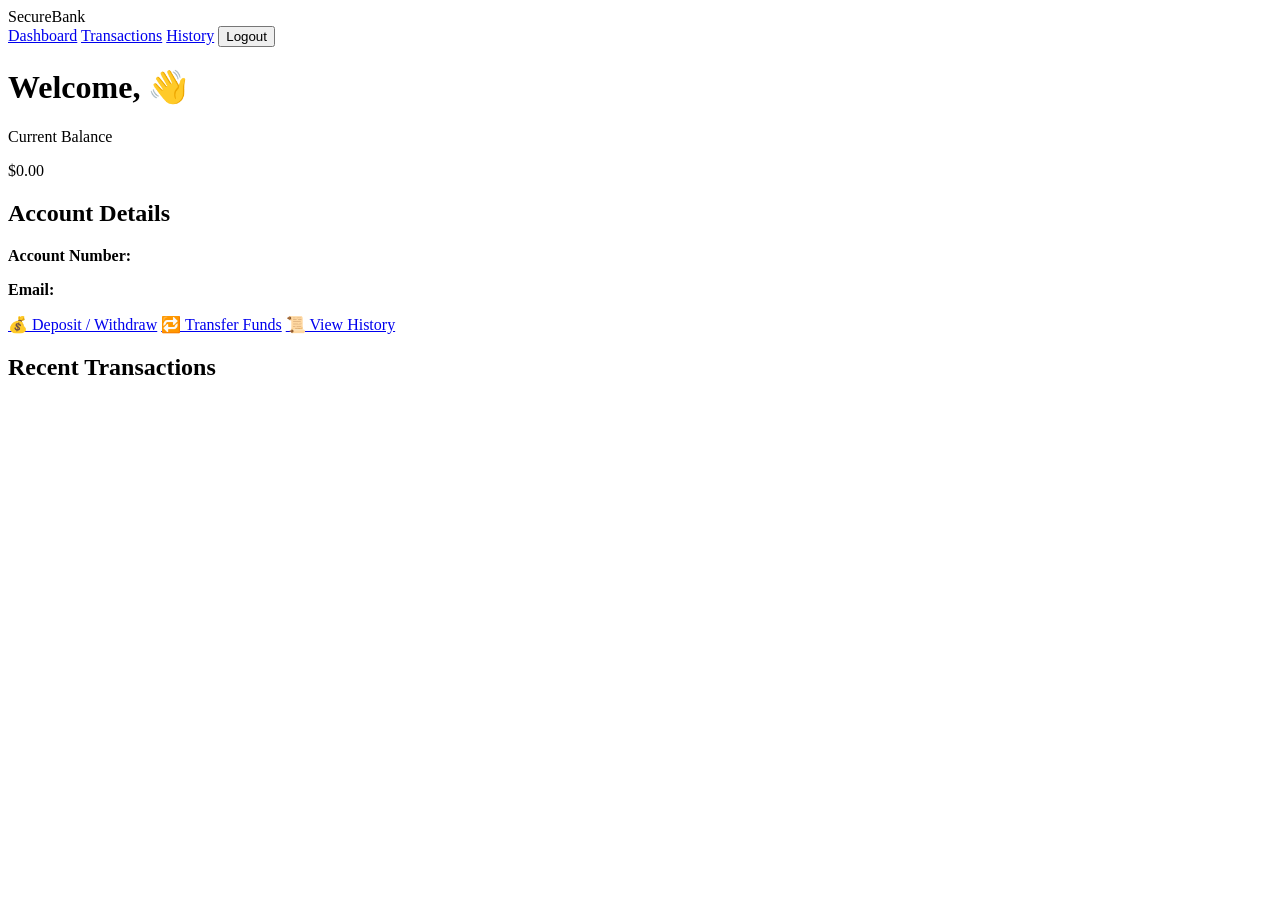
==== dashboard.html @ 09dcbc29 "Add files via upload" ====
<!DOCTYPE html>
<html lang="en">
<head>
  <meta charset="UTF-8">
  <meta name="viewport" content="width=device-width, initial-scale=1.0">
  <title>Dashboard - SecureBank</title>
  <link rel="stylesheet" href="css/style.css">
</head>
<body>

  <nav class="navbar">
    <div class="logo">SecureBank</div>
    <div class="nav-links">
      <a href="dashboard.html">Dashboard</a>
      <a href="transactions.html">Transactions</a>
      <a href="history.html">History</a>
      <button class="btn-logout" onclick="handleLogout()">Logout</button>
    </div>
  </nav>

  <div class="dashboard-container">
    <h1>Welcome, <span id="welcomeName"></span> 👋</h1>

    <div class="card balance-card">
      <p>Current Balance</p>
      <div class="balance-amount" id="accBalance">$0.00</div>
    </div>

    <div class="card account-info">
      <h2>Account Details</h2>
      <p><strong>Account Number:</strong> <span id="accNumber"></span></p>
      <p><strong>Email:</strong> <span id="accEmail"></span></p>
    </div>

    <div class="quick-actions">
      <a href="transactions.html">💰 Deposit / Withdraw</a>
      <a href="transactions.html">🔁 Transfer Funds</a>
      <a href="history.html">📜 View History</a>
    </div>

    <div class="card">
      <h2>Recent Transactions</h2>
      <ul id="recentTransactions"></ul>
    </div>
  </div>

  <script src="js/storage.js"></script>
  <script src="js/auth.js"></script>
  <script src="js/dashboard.js"></script>
</body>
</html>
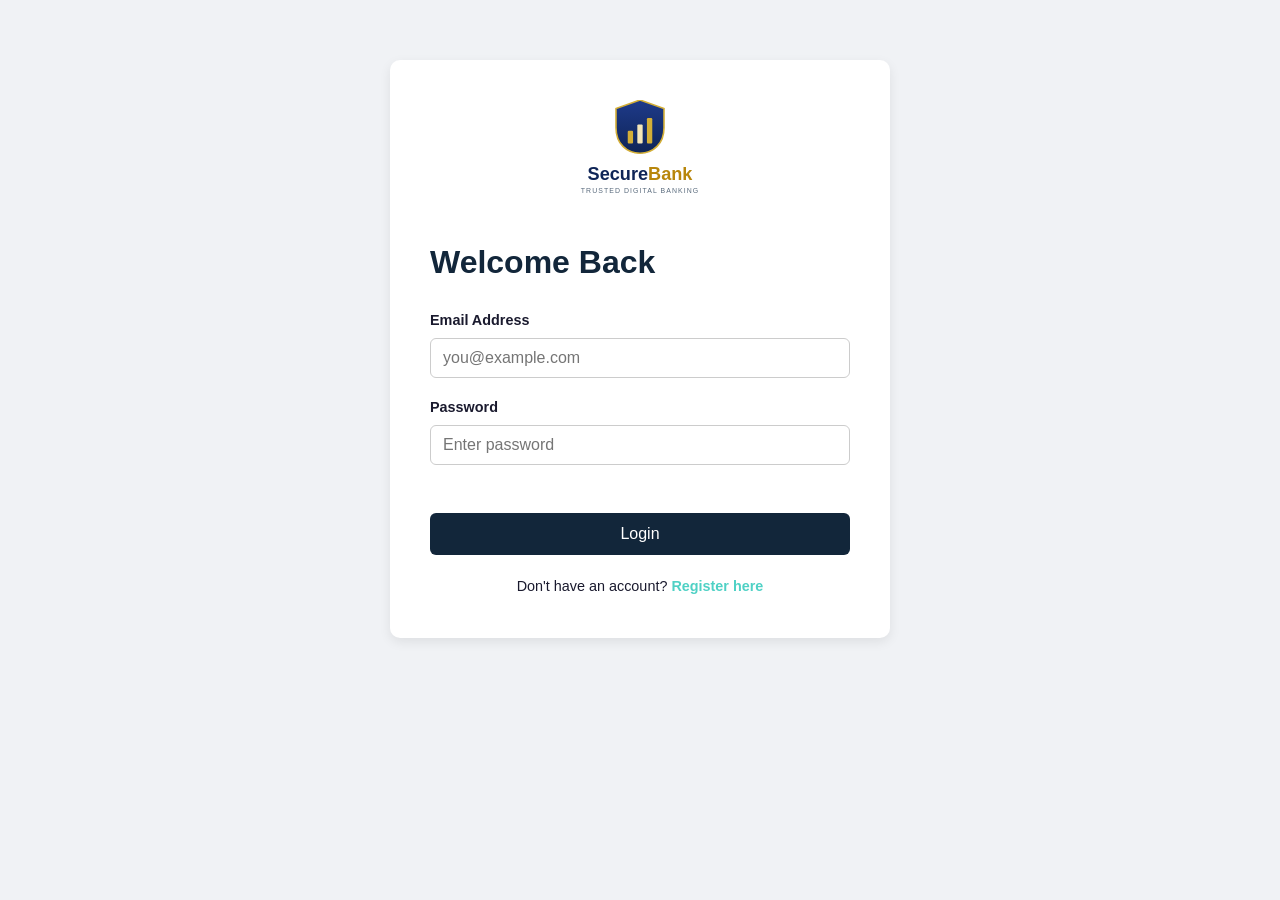
==== commit e02050c3: "Add files via upload" ====
--- a/dashboard.html
+++ b/dashboard.html
@@ -5,6 +5,7 @@
   <meta name="viewport" content="width=device-width, initial-scale=1.0">
   <title>Dashboard - SecureBank</title>
   <link rel="stylesheet" href="css/style.css">
+  <link rel="icon" type="image/svg+xml" href="assets/favicon.svg">
 </head>
 <body>
 
--- a/css/style.css
+++ b/css/style.css
@@ -0,0 +1,344 @@
+/* style.css - Banking System */
+
+* {
+  margin: 0;
+  padding: 0;
+  box-sizing: border-box;
+}
+
+body {
+  font-family: 'Segoe UI', Arial, sans-serif;
+  background-color: #f0f2f5;
+  color: #1a1a2e;
+  line-height: 1.6;
+}
+
+a {
+  text-decoration: none;
+  color: inherit;
+}
+
+/* ---------- NAVBAR ---------- */
+
+.navbar {
+  background-color: #12263a;
+  color: white;
+  padding: 15px 30px;
+  display: flex;
+  justify-content: space-between;
+  align-items: center;
+}
+
+.navbar .logo {
+  font-size: 1.4rem;
+  font-weight: bold;
+  color: #4fd1c5;
+}
+
+.navbar .nav-links {
+  display: flex;
+  gap: 20px;
+  align-items: center;
+}
+
+.navbar .nav-links a,
+.navbar .nav-links button {
+  color: white;
+  background: none;
+  border: none;
+  font-size: 1rem;
+  cursor: pointer;
+}
+
+.navbar .nav-links a:hover,
+.navbar .nav-links button:hover {
+  color: #4fd1c5;
+}
+
+.btn-logout {
+  background-color: #e63946 !important;
+  padding: 8px 16px;
+  border-radius: 5px;
+}
+
+/* ---------- CONTAINERS ---------- */
+
+.container {
+  max-width: 500px;
+  margin: 60px auto;
+  background: white;
+  padding: 40px;
+  border-radius: 10px;
+  box-shadow: 0 4px 12px rgba(0,0,0,0.08);
+}
+
+.dashboard-container {
+  max-width: 900px;
+  margin: 40px auto;
+  padding: 0 20px;
+}
+
+h1, h2 {
+  margin-bottom: 20px;
+  color: #12263a;
+}
+
+/* ---------- FORMS ---------- */
+
+.form-group {
+  margin-bottom: 18px;
+}
+
+label {
+  display: block;
+  margin-bottom: 6px;
+  font-weight: 600;
+  font-size: 0.9rem;
+}
+
+input {
+  width: 100%;
+  padding: 10px 12px;
+  border: 1px solid #ccc;
+  border-radius: 6px;
+  font-size: 1rem;
+}
+
+input:focus {
+  outline: none;
+  border-color: #4fd1c5;
+}
+
+button[type="submit"], .btn-primary {
+  width: 100%;
+  padding: 12px;
+  background-color: #12263a;
+  color: white;
+  border: none;
+  border-radius: 6px;
+  font-size: 1rem;
+  cursor: pointer;
+  margin-top: 10px;
+}
+
+button[type="submit"]:hover, .btn-primary:hover {
+  background-color: #1e3a5f;
+}
+
+.form-footer {
+  text-align: center;
+  margin-top: 20px;
+  font-size: 0.9rem;
+}
+
+.form-footer a {
+  color: #4fd1c5;
+  font-weight: 600;
+}
+
+.error-text {
+  color: #e63946;
+  font-size: 0.9rem;
+  margin-top: 10px;
+  min-height: 20px;
+}
+
+/* ---------- MESSAGES ---------- */
+
+.message {
+  margin-top: 15px;
+  padding: 10px;
+  border-radius: 6px;
+  font-size: 0.9rem;
+}
+
+.message.success {
+  background-color: #d4edda;
+  color: #155724;
+}
+
+.message.error {
+  background-color: #f8d7da;
+  color: #721c24;
+}
+
+/* ---------- DASHBOARD CARDS ---------- */
+
+.card {
+  background: white;
+  padding: 25px;
+  border-radius: 10px;
+  box-shadow: 0 4px 12px rgba(0,0,0,0.06);
+  margin-bottom: 20px;
+}
+
+.balance-card {
+  background: linear-gradient(135deg, #12263a, #1e3a5f);
+  color: white;
+}
+
+.balance-card .balance-amount {
+  font-size: 2.2rem;
+  font-weight: bold;
+  color: #4fd1c5;
+}
+
+.account-info p {
+  margin-bottom: 8px;
+}
+
+.quick-actions {
+  display: flex;
+  gap: 15px;
+  flex-wrap: wrap;
+  margin-bottom: 20px;
+}
+
+.quick-actions a {
+  flex: 1;
+  min-width: 150px;
+  text-align: center;
+  background-color: #4fd1c5;
+  color: #12263a;
+  padding: 15px;
+  border-radius: 8px;
+  font-weight: 600;
+}
+
+.quick-actions a:hover {
+  background-color: #38b2ac;
+}
+
+/* ---------- TRANSACTION LISTS ---------- */
+
+.txn-item {
+  list-style: none;
+  display: flex;
+  justify-content: space-between;
+  padding: 10px 0;
+  border-bottom: 1px solid #eee;
+  font-size: 0.9rem;
+}
+
+.txn-item:last-child {
+  border-bottom: none;
+}
+
+.txn-type {
+  font-weight: 600;
+}
+
+.txn-deposit .txn-type, .txn-transfer-in .txn-type { color: #2e7d32; }
+.txn-withdraw .txn-type, .txn-transfer-out .txn-type { color: #c62828; }
+
+.empty {
+  text-align: center;
+  color: #888;
+  padding: 20px 0;
+  list-style: none;
+}
+
+/* ---------- TABS (Transactions page) ---------- */
+
+.tabs {
+  display: flex;
+  gap: 10px;
+  margin-bottom: 20px;
+}
+
+.tab-btn {
+  flex: 1;
+  padding: 12px;
+  background: #e0e0e0;
+  border: none;
+  border-radius: 6px;
+  cursor: pointer;
+  font-weight: 600;
+}
+
+.tab-btn.active {
+  background-color: #12263a;
+  color: white;
+}
+
+.tab-content {
+  display: none;
+}
+
+.tab-content.active {
+  display: block;
+}
+
+.current-balance-note {
+  background: #e8f4fd;
+  padding: 12px;
+  border-radius: 6px;
+  margin-bottom: 20px;
+  font-size: 0.95rem;
+}
+
+/* ---------- HISTORY TABLE ---------- */
+
+table {
+  width: 100%;
+  border-collapse: collapse;
+  background: white;
+  border-radius: 8px;
+  overflow: hidden;
+}
+
+thead {
+  background-color: #12263a;
+  color: white;
+}
+
+th, td {
+  padding: 12px 15px;
+  text-align: left;
+}
+
+tbody tr:nth-child(even) {
+  background-color: #f7f9fb;
+}
+
+.filter-bar {
+  margin-bottom: 15px;
+  display: flex;
+  align-items: center;
+  gap: 10px;
+}
+
+.filter-bar select {
+  padding: 8px 12px;
+  border-radius: 6px;
+  border: 1px solid #ccc;
+}
+
+.badge {
+  padding: 4px 10px;
+  border-radius: 20px;
+  font-size: 0.75rem;
+  font-weight: 600;
+  color: white;
+}
+
+.badge-deposit, .badge-transfer-in { background-color: #2e7d32; }
+.badge-withdraw, .badge-transfer-out { background-color: #c62828; }
+
+/* ---------- RESPONSIVE ---------- */
+
+@media (max-width: 600px) {
+  .container {
+    margin: 20px;
+    padding: 25px;
+  }
+
+  .quick-actions {
+    flex-direction: column;
+  }
+
+  .navbar {
+    flex-direction: column;
+    gap: 10px;
+  }
+}
